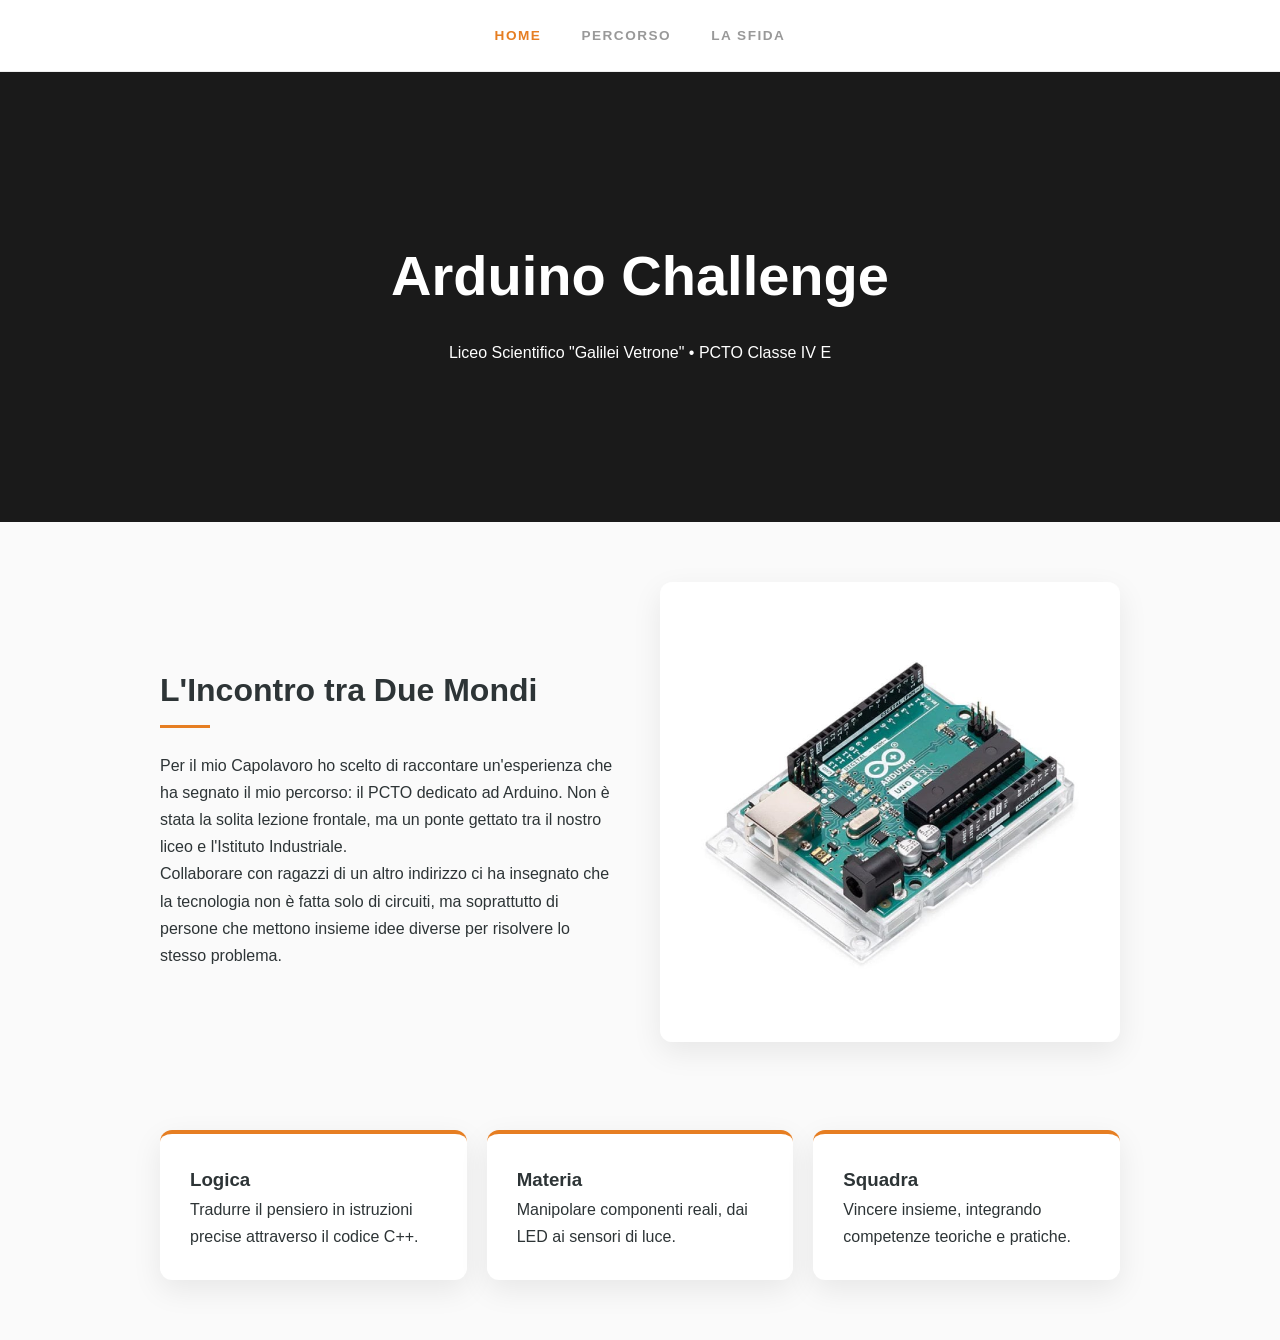
==== index.html @ ea61c0db "Add files via upload" ====
<!DOCTYPE html>
<html lang="it">
<head>
    <meta charset="UTF-8">
    <meta name="viewport" content="width=device-width, initial-scale=1.0">
    <title>Capolavoro Arduino | Home</title>
    <link rel="stylesheet" href="style.css">
</head>
<body>
    <nav>
        <div class="nav-content">
            <a href="index.html" class="active">Home</a>
            <a href="percorso.html">Percorso</a>
            <a href="challenge.html">La Sfida</a>
        </div>
    </nav>

    <header>
        <div class="header-overlay">
            <div class="header-text">
                <h1>Arduino Challenge</h1>
                <p>Liceo Scientifico "Galilei Vetrone" • PCTO Classe IV E</p>
            </div>
        </div>
    </header>

    <main class="container">
        <section class="intro-grid">
            <div class="text-block">
                <h2>L'Incontro tra Due Mondi</h2>
                <p>
                    Per il mio Capolavoro ho scelto di raccontare un'esperienza che ha segnato il mio percorso: il PCTO dedicato ad Arduino. Non è stata la solita lezione frontale, ma un ponte gettato tra il nostro liceo e l'Istituto Industriale.
                </p>
                <p>
                    Collaborare con ragazzi di un altro indirizzo ci ha insegnato che la tecnologia non è fatta solo di circuiti, ma soprattutto di persone che mettono insieme idee diverse per risolvere lo stesso problema.
                </p>
            </div>
            <div class="image-block">
                <img src="scheda_arduino.jpg" alt="Scheda Arduino Uno">
            </div>
        </section>

        <section class="features">
            <div class="feat-item">
                <h3>Logica</h3>
                <p>Tradurre il pensiero in istruzioni precise attraverso il codice C++.</p>
            </div>
            <div class="feat-item">
                <h3>Materia</h3>
                <p>Manipolare componenti reali, dai LED ai sensori di luce.</p>
            </div>
            <div class="feat-item">
                <h3>Squadra</h3>
                <p>Vincere insieme, integrando competenze teoriche e pratiche.</p>
            </div>
        </section>
    </main>
</body>
</html>
---- style.css ----
:root {
    --bg-color: #fafafa;
    --text-color: #2d3436;
    --accent-color: #e67e22; /* Arancione caldo */
    --nav-color: #2d3436;
    --card-shadow: 0 10px 30px rgba(0,0,0,0.08);
}

* { box-sizing: border-box; margin: 0; padding: 0; }

body {
    font-family: 'Helvetica Neue', Arial, sans-serif;
    background-color: var(--bg-color);
    color: var(--text-color);
    line-height: 1.7;
}

nav {
    background: #fff;
    padding: 1.5rem 0;
    border-bottom: 1px solid #eee;
    position: sticky;
    top: 0;
    z-index: 100;
}

.nav-content {
    max-width: 1000px;
    margin: 0 auto;
    display: flex;
    justify-content: center;
    gap: 40px;
}

nav a {
    text-decoration: none;
    color: #999;
    font-weight: 600;
    font-size: 0.85rem;
    letter-spacing: 1.5px;
    text-transform: uppercase;
    transition: 0.3s;
}

nav a:hover, nav a.active {
    color: var(--accent-color);
}

header {
    background: #1a1a1a;
    height: 50vh;
    display: flex;
    align-items: center;
    justify-content: center;
    color: white;
    text-align: center;
    position: relative;
    overflow: hidden;
}

.subpage-header { height: 30vh; background: var(--nav-color); }
.challenge-bg { background: linear-gradient(rgba(0,0,0,0.5), rgba(0,0,0,0.5)), #e67e22; }

.header-text h1 {
    font-size: 3.5rem;
    font-weight: 800;
    margin-bottom: 1rem;
}

.container {
    max-width: 1000px;
    margin: 60px auto;
    padding: 0 20px;
}

h2 {
    font-size: 2rem;
    margin-bottom: 1.5rem;
    position: relative;
    padding-bottom: 10px;
}

h2::after {
    content: '';
    position: absolute;
    bottom: 0;
    left: 0;
    width: 50px;
    height: 3px;
    background: var(--accent-color);
}

.intro-grid {
    display: flex;
    flex-wrap: wrap;
    gap: 40px;
    align-items: center;
    margin-bottom: 80px;
}

.text-block { flex: 1; min-width: 300px; }
.image-block { flex: 1; min-width: 300px; }

img {
    width: 100%;
    border-radius: 12px;
    box-shadow: var(--card-shadow);
}

.features {
    display: flex;
    gap: 20px;
    margin: 40px 0;
}

.feat-item {
    background: white;
    padding: 30px;
    border-radius: 12px;
    box-shadow: var(--card-shadow);
    flex: 1;
    border-top: 4px solid var(--accent-color);
}

.step {
    margin-bottom: 80px;
}

.step-header {
    display: flex;
    align-items: center;
    gap: 20px;
    margin-bottom: 20px;
}

.step-num {
    font-size: 3rem;
    font-weight: 800;
    color: #eee;
}

.story-card {
    background: white;
    padding: 40px;
    border-radius: 20px;
    box-shadow: var(--card-shadow);
}

.highlight-text {
    font-size: 1.2rem;
    font-weight: 600;
    color: var(--accent-color);
    margin: 20px 0;
}

.lost-photos {
    background: #fdf2e9;
    padding: 30px;
    border-radius: 12px;
    text-align: center;
    margin-top: 30px;
    border: 1px dashed var(--accent-color);
}

.lost-icon { font-size: 2rem; margin-bottom: 10px; }

footer {
    text-align: center;
    padding: 60px 0;
    color: #999;
    font-size: 0.9rem;
    border-top: 1px solid #eee;
}

@media (max-width: 768px) {
    .features, .intro-grid { flex-direction: column; }
    .header-text h1 { font-size: 2.2rem; }
}

.img-piccola {
    width: 300px;
    height: auto;
}
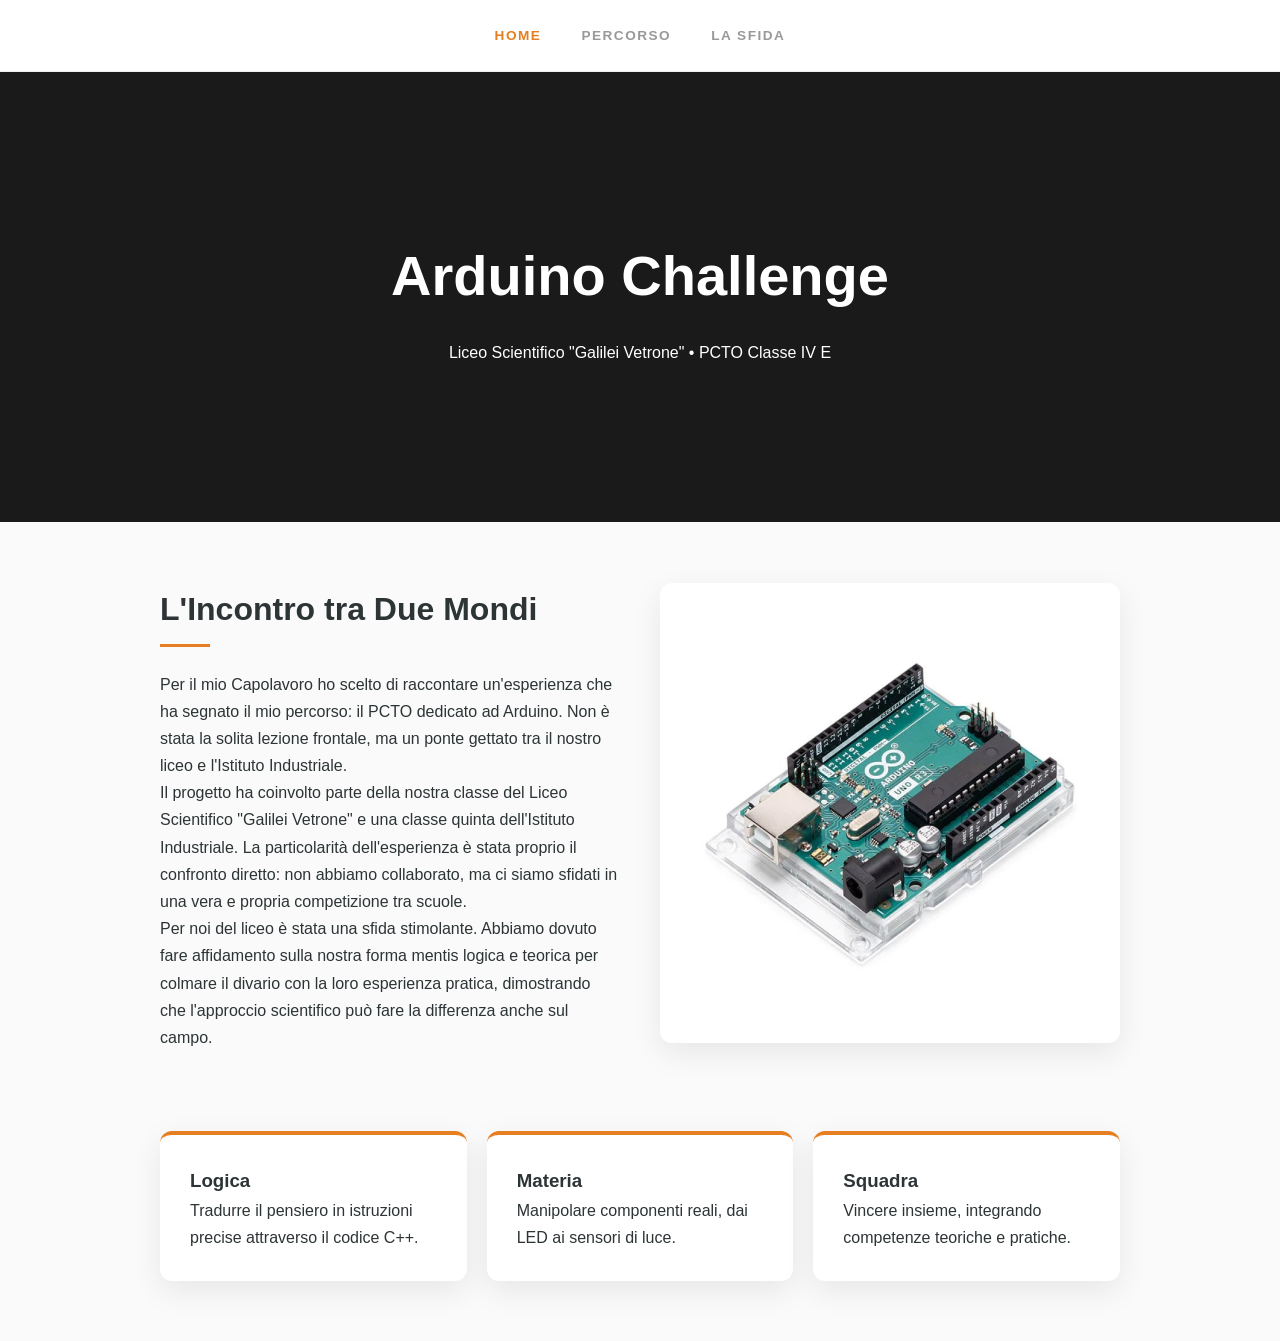
==== commit b7069872: "Revise introduction and features sections in index.html Updated the content of the introduction sect" ====
--- a/index.html
+++ b/index.html
@@ -32,7 +32,10 @@
                     Per il mio Capolavoro ho scelto di raccontare un'esperienza che ha segnato il mio percorso: il PCTO dedicato ad Arduino. Non è stata la solita lezione frontale, ma un ponte gettato tra il nostro liceo e l'Istituto Industriale.
                 </p>
                 <p>
-                    Collaborare con ragazzi di un altro indirizzo ci ha insegnato che la tecnologia non è fatta solo di circuiti, ma soprattutto di persone che mettono insieme idee diverse per risolvere lo stesso problema.
+                    Il progetto ha coinvolto parte della nostra classe del Liceo Scientifico "Galilei Vetrone" e una classe quinta dell'Istituto Industriale. La particolarità dell'esperienza è stata proprio il confronto diretto: non abbiamo collaborato, ma ci siamo sfidati in una vera e propria competizione tra scuole.
+                </p>
+                <p>
+                    Per noi del liceo è stata una sfida stimolante. Abbiamo dovuto fare affidamento sulla nostra forma mentis logica e teorica per colmare il divario con la loro esperienza pratica, dimostrando che l'approccio scientifico può fare la differenza anche sul campo.
                 </p>
             </div>
             <div class="image-block">
@@ -56,4 +59,4 @@
         </section>
     </main>
 </body>
-</html>+</html>
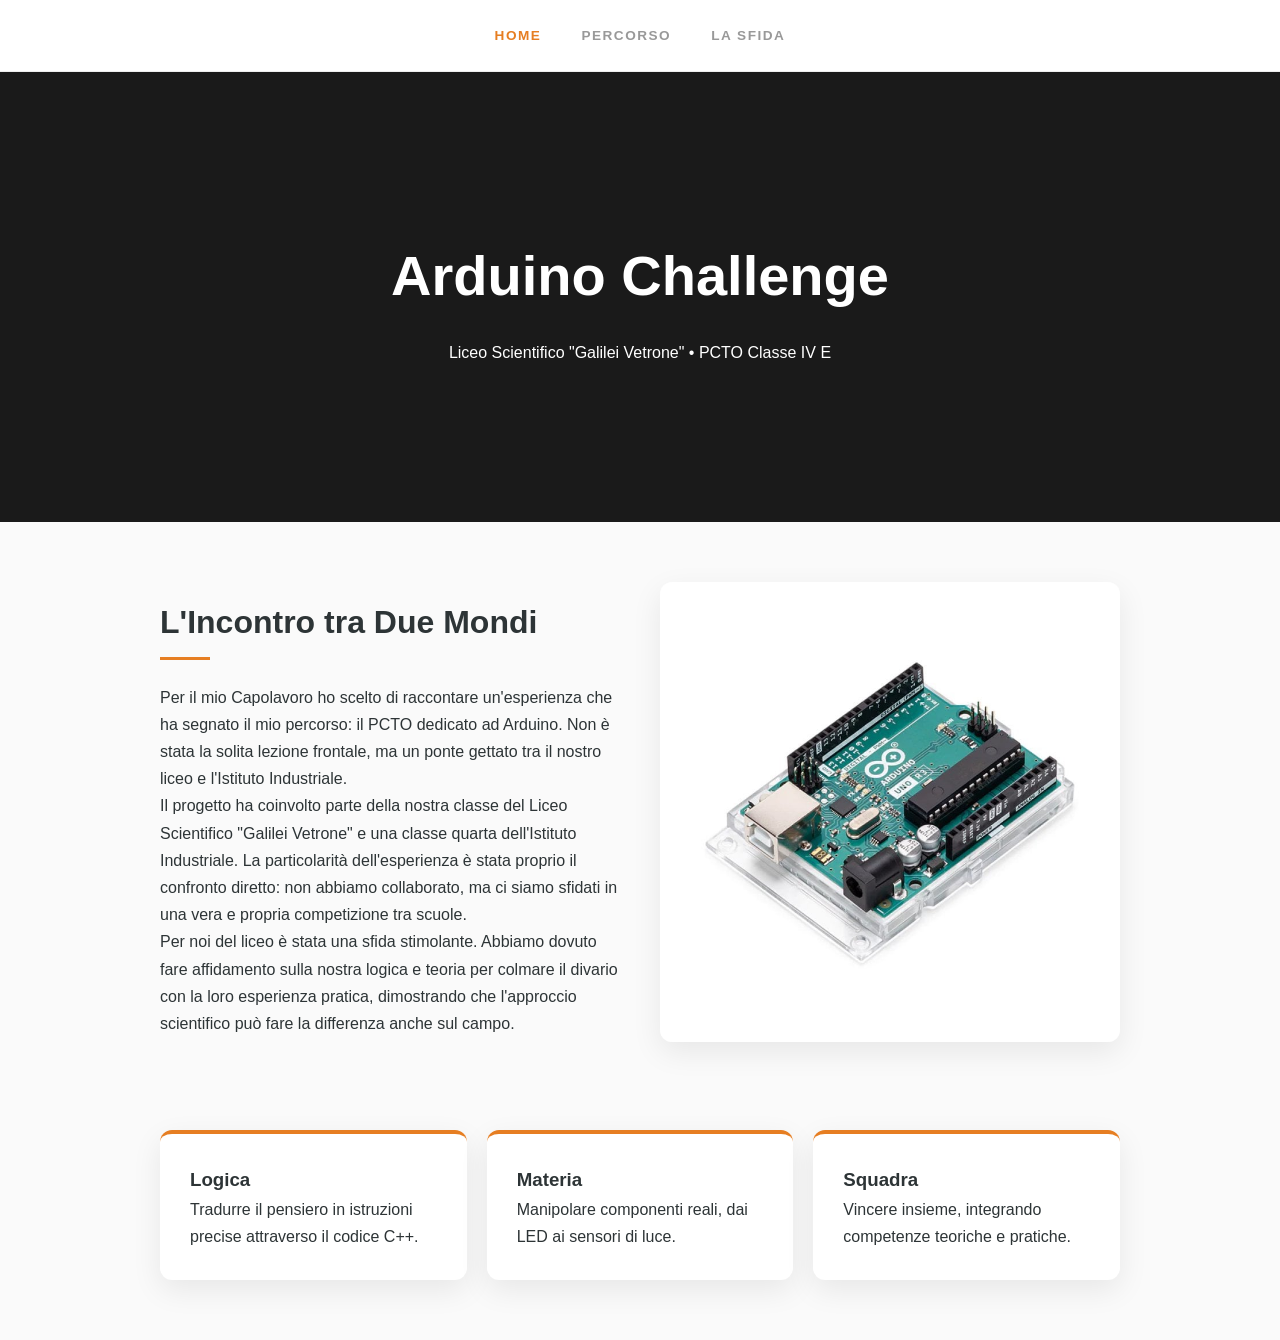
==== commit 64ca7760: "Refactor index.html for improved structure Updated the HTML content and structure for better clarity" ====
--- a/index.html
+++ b/index.html
@@ -32,10 +32,10 @@
                     Per il mio Capolavoro ho scelto di raccontare un'esperienza che ha segnato il mio percorso: il PCTO dedicato ad Arduino. Non è stata la solita lezione frontale, ma un ponte gettato tra il nostro liceo e l'Istituto Industriale.
                 </p>
                 <p>
-                    Il progetto ha coinvolto parte della nostra classe del Liceo Scientifico "Galilei Vetrone" e una classe quinta dell'Istituto Industriale. La particolarità dell'esperienza è stata proprio il confronto diretto: non abbiamo collaborato, ma ci siamo sfidati in una vera e propria competizione tra scuole.
+                    Il progetto ha coinvolto parte della nostra classe del Liceo Scientifico "Galilei Vetrone" e una classe quarta dell'Istituto Industriale. La particolarità dell'esperienza è stata proprio il confronto diretto: non abbiamo collaborato, ma ci siamo sfidati in una vera e propria competizione tra scuole.
                 </p>
                 <p>
-                    Per noi del liceo è stata una sfida stimolante. Abbiamo dovuto fare affidamento sulla nostra forma mentis logica e teorica per colmare il divario con la loro esperienza pratica, dimostrando che l'approccio scientifico può fare la differenza anche sul campo.
+                    Per noi del liceo è stata una sfida stimolante. Abbiamo dovuto fare affidamento sulla nostra logica e teoria per colmare il divario con la loro esperienza pratica, dimostrando che l'approccio scientifico può fare la differenza anche sul campo.
                 </p>
             </div>
             <div class="image-block">
